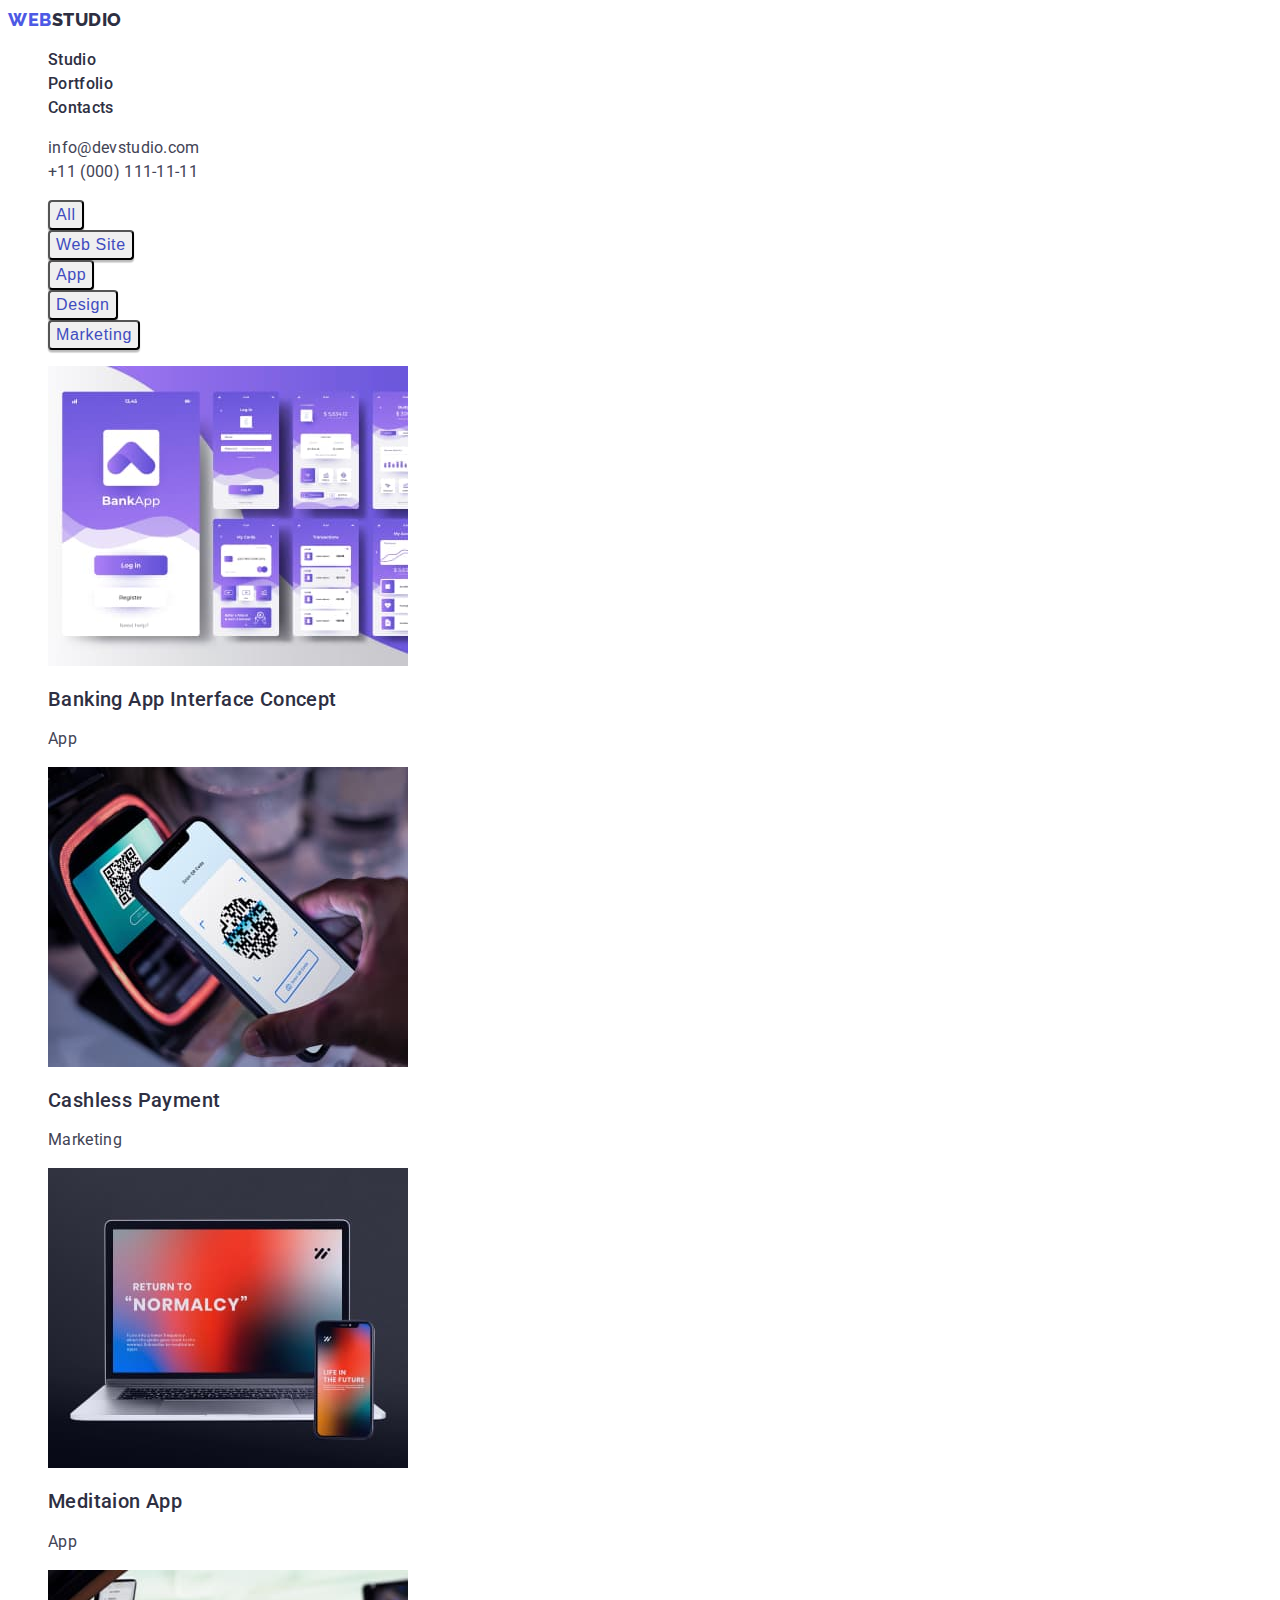
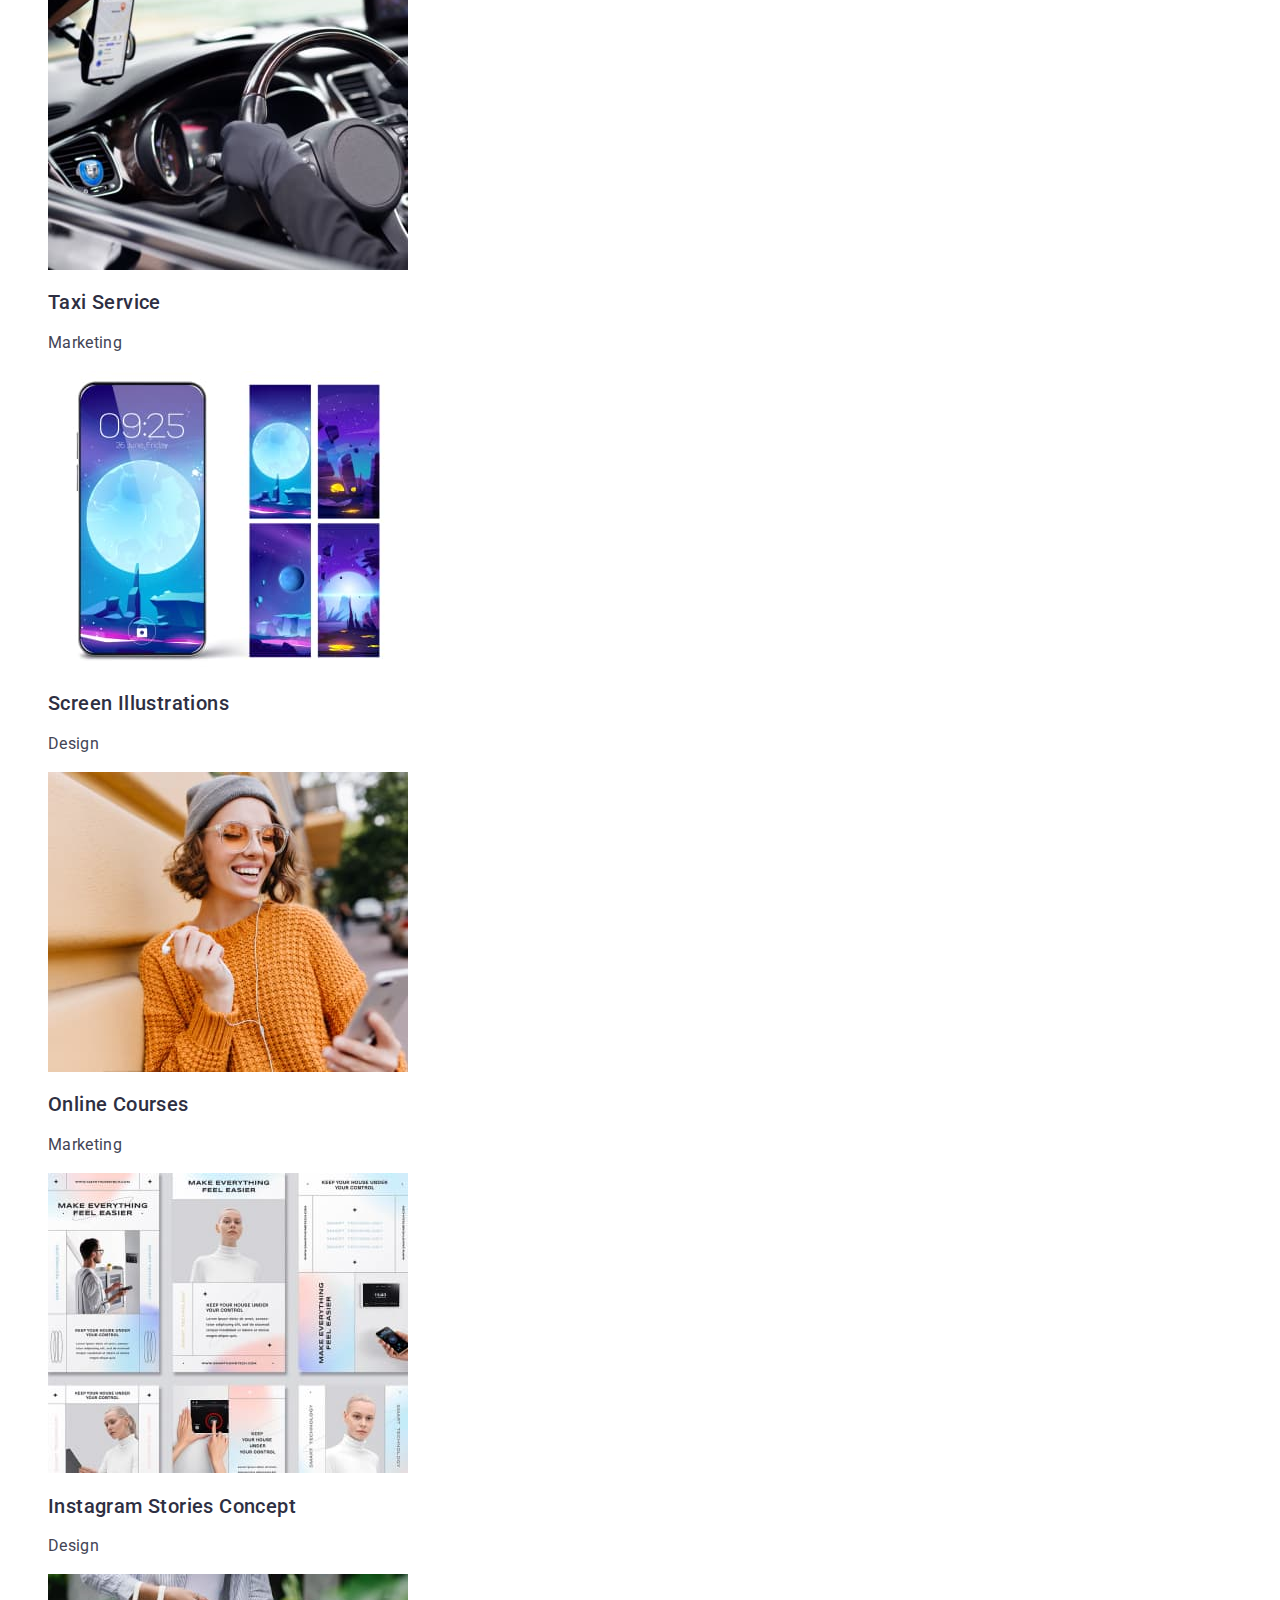
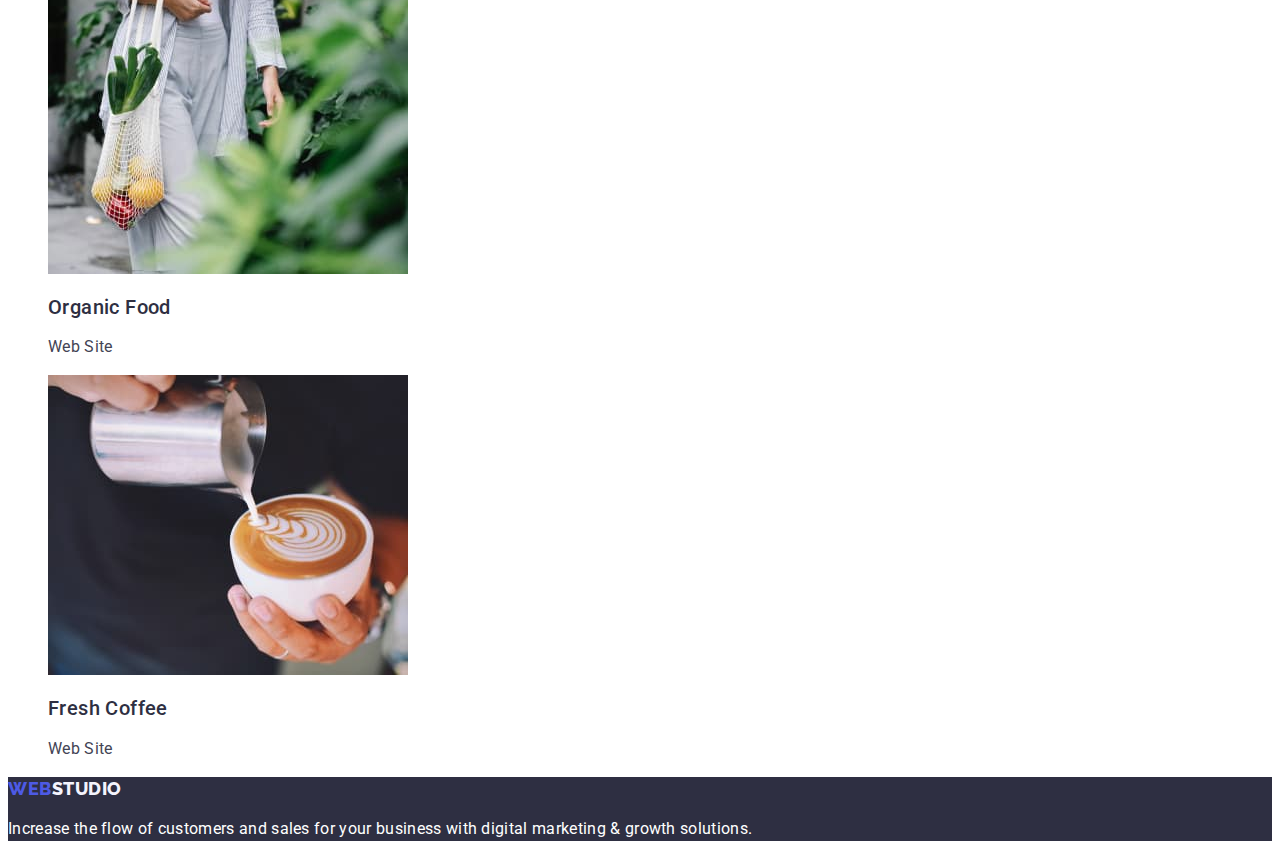
==== portfolio.html @ 002230df "add initial files" ====
<!DOCTYPE html>
<html lang="en">
  <head>
    <meta charset="UTF-8" />
    <meta http-equiv="X-UA-Compatible" content="IE=edge" />
    <meta name="viewport" content="width=device-width, initial-scale=1.0" />
    <link rel="preconnect" href="https://fonts.googleapis.com" />
    <link rel="preconnect" href="https://fonts.gstatic.com" crossorigin />
    <link
      href="https://fonts.googleapis.com/css2?family=Raleway:wght@800&family=Roboto:wght@400;500;700;900&display=swap"
      rel="stylesheet"
    />

    <link rel="stylesheet" href="./css/styles.css" />

    <title>Portfolio</title>
  </head>
  <body>
    <header class="header">
      <nav class="header-nav">
        <a class="header-logo" href="./index.html"
          ><span class="logo">WEB</span>STUDIO</a
        >
        <ul class="menu">
          <li><a class="menu-item" href="./index.html">Studio</a></li>
          <li><a class="menu-item" href="./portfolio.html">Portfolio</a></li>
          <li><a class="menu-item" href="">Contacts</a></li>
        </ul>
      </nav>

      <address>
        <ul class="contacts">
          <li class="contacts-list">
            <a class="contacts-item" href="mailto:info@devstudio.com"
              >info@devstudio.com</a
            >
          </li>
          <li class="contacts-list">
            <a class="contacts-item" href="tel:+110001111111">
              +11 (000) 111-11-11
            </a>
          </li>
        </ul>
      </address>
    </header>
    <main>
      <section>
        <!-- Buttons -->
        <h1 class="visually-hidden">Our Works</h1>
        <ul>
          <li class="button-list">
            <button class="button-text-portfolio" type="button">All</button>
          </li>
          <li class="button-list">
            <button class="button-text-portfolio" type="button">
              Web Site
            </button>
          </li>
          <li class="button-list">
            <button class="button-text-portfolio" type="button">App</button>
          </li>
          <li class="button-list">
            <button class="button-text-portfolio" type="button">Design</button>
          </li>
          <li class="button-list">
            <button class="button-text-portfolio" type="button">
              Marketing
            </button>
          </li>
        </ul>
        <!-- Works -->
        <ul>
          <li>
            <img src="./images/img-1.jpg" alt="bank application" />
            <h2 class="secondary-title">Banking App Interface Concept</h2>
            <p>App</p>
          </li>
          <li>
            <img src="./images/img-2.jpg" alt="payment application" />
            <h2 class="secondary-title">Cashless Payment</h2>
            <p>Marketing</p>
          </li>
          <li>
            <img src="./images/img-3.jpg" alt="mediation application" />
            <h2 class="secondary-title">Meditaion App</h2>
            <p>App</p>
          </li>
          <li>
            <img src="./images/img-4.jpg" alt="taxi application" />
            <h2 class="secondary-title">Taxi Service</h2>
            <p>Marketing</p>
          </li>
          <li>
            <img src="./images/img-5.jpg" alt="illustration application" />
            <h2 class="secondary-title">Screen Illustrations</h2>
            <p>Design</p>
          </li>
          <li>
            <img src="./images/img-6.jpg" alt="education application" />
            <h2 class="secondary-title">Online Courses</h2>
            <p>Marketing</p>
          </li>
          <li>
            <img src="./images/img-7.jpg" alt="instagram stories application" />
            <h2 class="secondary-title">Instagram Stories Concept</h2>
            <p>Design</p>
          </li>
          <li>
            <img src="./images/img-8.jpg" alt="food application" />
            <h2 class="secondary-title">Organic Food</h2>
            <p>Web Site</p>
          </li>
          <li>
            <img src="./images/img-9.jpg" alt="coffee application" />
            <h2 class="secondary-title">Fresh Coffee</h2>
            <p>Web Site</p>
          </li>
        </ul>
      </section>
    </main>

    <!-- Footer -->

    <footer>
      <a class="footer-logo" href="./index.html">
        <span class="logo">WEB</span>STUDIO</a
      >
      <p class="slogan">
        Increase the flow of customers and sales for your business with digital
        marketing & growth solutions.
      </p>
    </footer>
  </body>
</html>
---- css/styles.css ----
:root {
--main-title-color:rgba(46, 47, 66, 1);/*NAVY BLUE*/
--main-secondary-color:rgba(67, 68, 85, 1); /*SLATE*/
--accent-color: rgba(77, 90, 229, 1);/*IRIS*/
--main-background-color: rgba(255, 255, 255, 1);/*WHITE*/
--secondary-background-color: rgb(231, 233, 252); /*CORNFLOWER */
--background-color-team: rgb(244, 244, 253,1); /* CLOUD */
}

body {
font-family: 'Roboto', sans-serif;
background-color: var(--main-background-color);
color: var(--main-secondary-color);
font-size: 16px;
}

ul {
    list-style: none;
}
a  {
    text-decoration: none;
}

/* =============================HEADER========================= */

.header-logo {
color: var(--main-title-color);
font-family: 'Raleway', sans-serif;
font-weight: 800;
font-size: 18px;
line-height: 1.33;
letter-spacing: 0.03em;
}

.logo {
color: var(--accent-color);      
}

.menu-item {
font-weight: 500;
line-height: 1.5;
letter-spacing: 0.02em;
color: var(--main-title-color);
}

 .contacts-item {
font-style: normal;
line-height: 1.5;
letter-spacing: 0.02em;
color: var(--main-secondary-color); 
 }

/* =============================HERO========================= */


.hero {
background-color: var(--main-title-color); 
}
   
.hero-title {
font-weight: 700;
font-size: 56px;
line-height: 1.07;
letter-spacing: 0.02em;
color: var(--main-background-color);
}

.visually-hidden {
position: absolute;
width: 1px;
height: 1px;
margin: -1px;
border: 0;
padding: 0;

white-space: nowrap;
clip-path: inset(100%);
clip: rect(0 0 0 0);
overflow: hidden;
}

.feature-title {
font-weight: 500;
font-size: 20px;
line-height: 1.2;
letter-spacing: 0.02em;
color: var(--main-title-color);
}

.feature-description {
line-height: 1.5;
letter-spacing: 0.02em;
}

.works-title, 
.team-title {
font-weight: 700;
font-size: 36px;
line-height: 1.11;
letter-spacing: 0.02em;
text-transform: capitalize;
color: var(--main-title-color);
}

.secondary-title { 
font-weight: 500;
font-size: 20px;
line-height: 1.2;
letter-spacing: 0.02em;
color: var(--main-title-color);
}

.secondary-title + p {
line-height: 1.5;
letter-spacing: 0.02em;
}

.team {
background-color:var(--background-color-team);
}  

/* =============================COMPONENTS========================= */

.contacts-item:hover,
.contacts-item:focus,
.menu-item:hover,
.menu-item:focus {
color: var(--accent-color);
}

.button-text-main {
font-weight: 500;
font-size: 16px;
line-height: 1.5;
letter-spacing: 0.04em;
color: var(--main-background-color);
background-color:var(--accent-color) ;
cursor: pointer;
}

.button-text-main:is(:hover, :focus) {
background-color: var(--main-background-color);
color: var(--accent-color);
/* неизвестно на какие цвета меняется hover, поэтому цвет на мой выбор */
}

.button-text-portfolio { 
font-weight: 500;
font-size: 16px;
line-height: 1.5;
letter-spacing: 0.04em;
color: rgba(64, 75, 191, 1);
box-shadow: 0px 3px 1px rgba(0, 0, 0, 0.1), 0px 2px 1px rgba(0, 0, 0, 0.08), 0px 2px 2px rgba(0, 0, 0, 0.12);
border-radius: 4px;
cursor: pointer;
}

.button-text-portfolio:is(:hover, :focus) { 
background-color: rgba(64, 75, 191, 1);   
color: var(--main-background-color);
}

/* =============================FOOTER========================= */

footer {
  background-color: var(--main-title-color);  
}

.footer-logo {
    color:var(--background-color-team) ;
    font-family: 'Raleway';
    font-weight: 800;
    font-size: 18px;
    line-height: 1.33;
    letter-spacing: 0.03em;
}

.slogan {
    line-height: 1.5;
    letter-spacing: 0.02em;
    color: var(--main-background-color);  
}
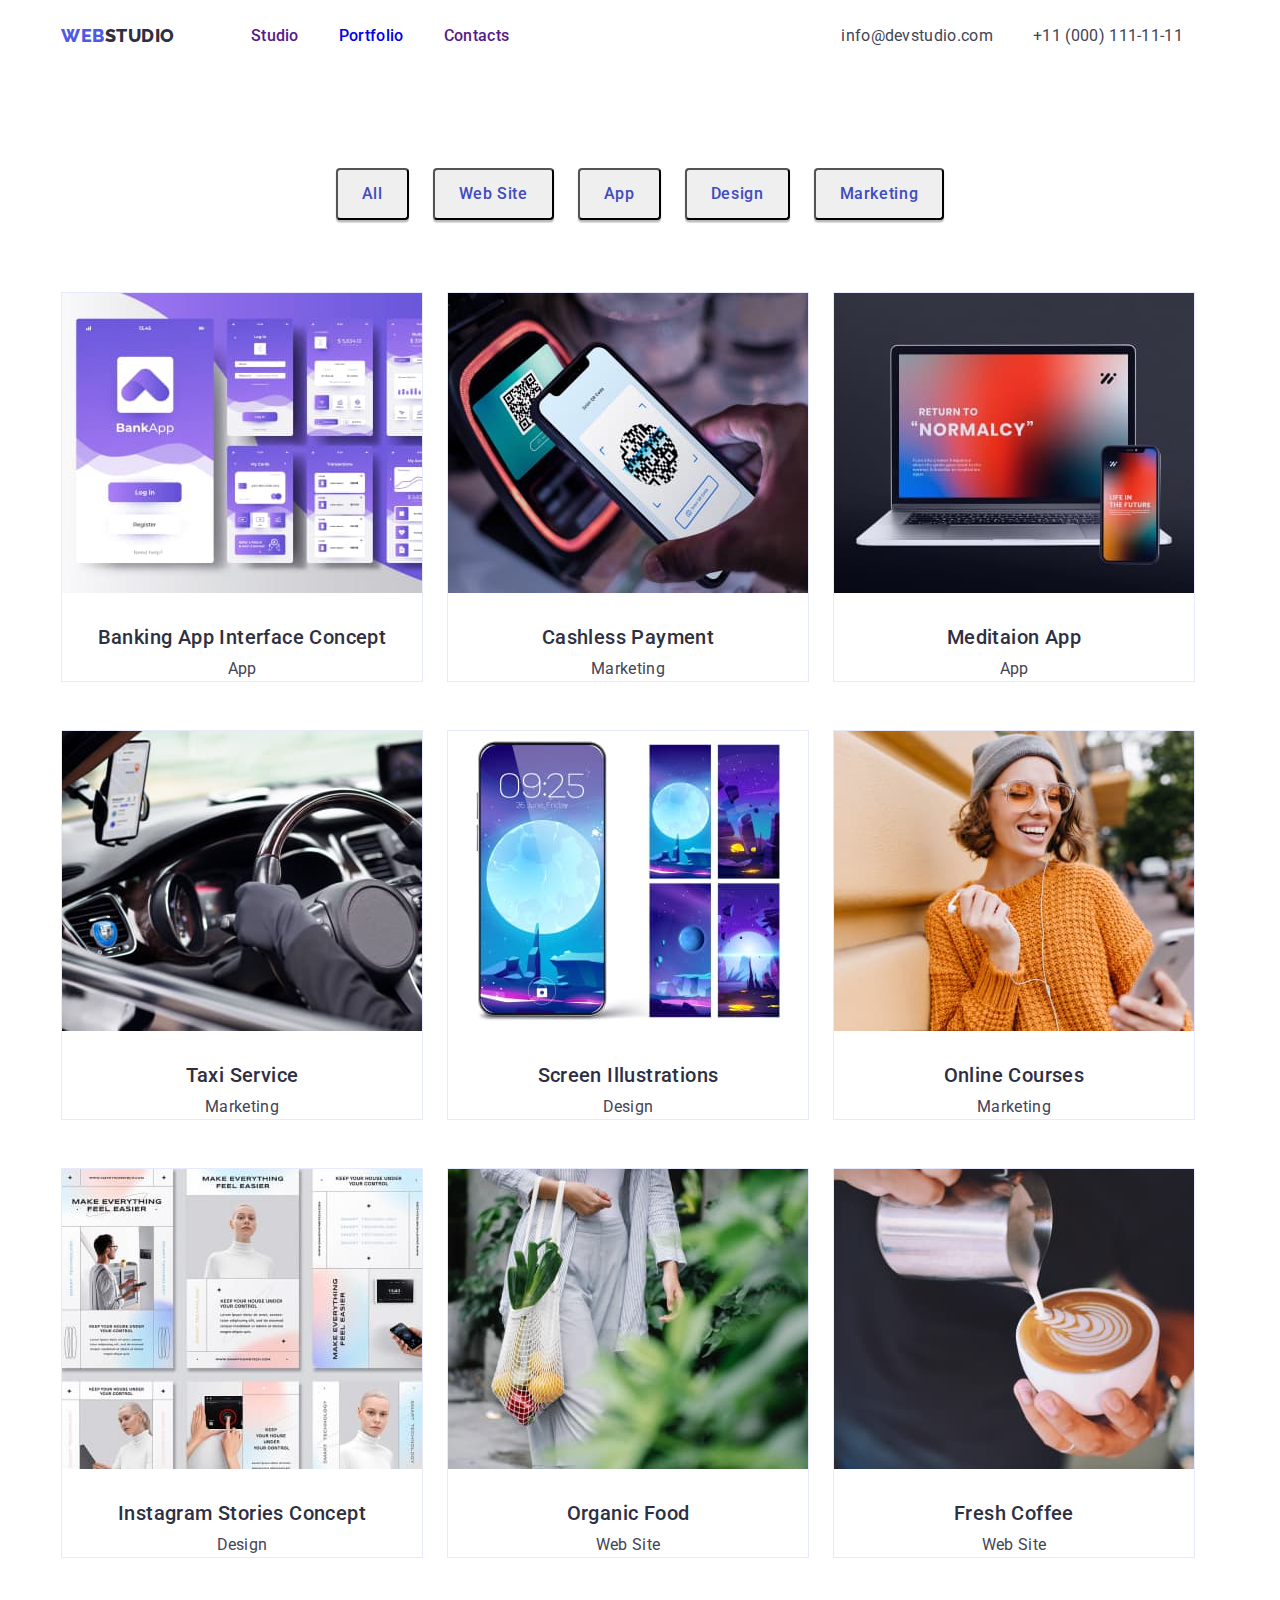
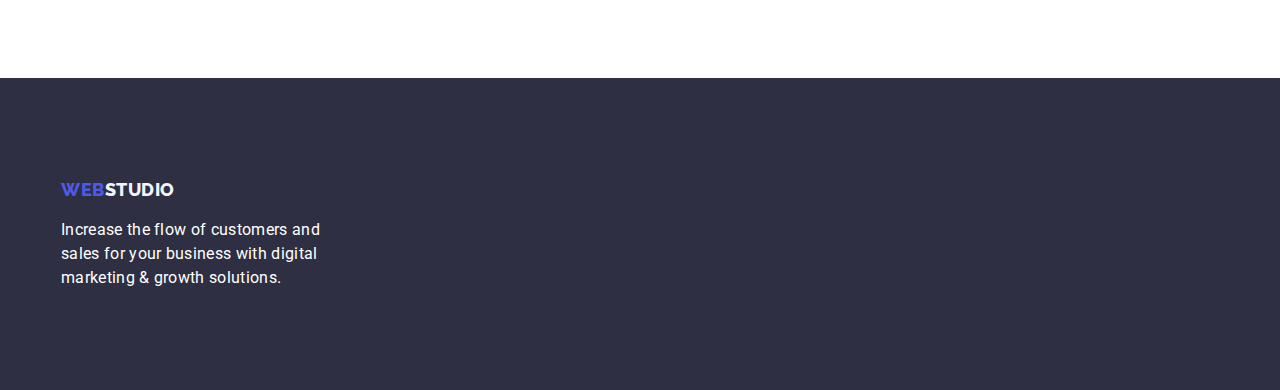
==== commit d3ecb05d: "Markup+CSS" ====
--- a/portfolio.html
+++ b/portfolio.html
@@ -10,125 +10,139 @@
       href="https://fonts.googleapis.com/css2?family=Raleway:wght@800&family=Roboto:wght@400;500;700;900&display=swap"
       rel="stylesheet"
     />
+    <link
+      href="
+https://cdn.jsdelivr.net/npm/modern-normalize@1.1.0/modern-normalize.min.css
+"
+      rel="stylesheet"
+    />
+    <link rel="stylesheet" href="./css/styles.css" />
+    <title>Portfolio</title>
+  
+     <header class="header">
+      <div class="container header-container">
+        <nav class="header-nav">
+          <a class="header-logo" href="./index.html"
+            ><span class="logo">WEB</span>STUDIO</a
+          >
+          <ul class="menu">
+            <li class="menu-item"><a class="menu-link" href="">Studio</a></li>
+            <li class="menu-item">
+              <a class="menu-link" href="./portfolio.html">Portfolio</a>
+            </li>
+            <li class="menu-item"><a class="menu-link" href="">Contacts</a></li>
+          </ul>
+        </nav>
 
-    <link rel="stylesheet" href="./css/styles.css" />
+        <address class="header-contacts">
+          <ul class="contacts">
+            <li class="contacts-list">
+              <a class="contacts-item email" href="mailto:info@devstudio.com"
+                >info@devstudio.com</a
+              >
+            </li>
+            <li class="contacts-list">
+              <a class="contacts-item phone" href="tel:+110001111111">
+                +11 (000) 111-11-11
+              </a>
+            </li>
+          </ul>
+        </address>
+      </div>
+    </header>
 
-    <title>Portfolio</title>
-  </head>
-  <body>
-    <header class="header">
-      <nav class="header-nav">
-        <a class="header-logo" href="./index.html"
-          ><span class="logo">WEB</span>STUDIO</a
-        >
-        <ul class="menu">
-          <li><a class="menu-item" href="./index.html">Studio</a></li>
-          <li><a class="menu-item" href="./portfolio.html">Portfolio</a></li>
-          <li><a class="menu-item" href="">Contacts</a></li>
-        </ul>
-      </nav>
-
-      <address>
-        <ul class="contacts">
-          <li class="contacts-list">
-            <a class="contacts-item" href="mailto:info@devstudio.com"
-              >info@devstudio.com</a
-            >
-          </li>
-          <li class="contacts-list">
-            <a class="contacts-item" href="tel:+110001111111">
-              +11 (000) 111-11-11
-            </a>
-          </li>
-        </ul>
-      </address>
-    </header>
     <main>
       <section>
         <!-- Buttons -->
-        <h1 class="visually-hidden">Our Works</h1>
-        <ul>
-          <li class="button-list">
-            <button class="button-text-portfolio" type="button">All</button>
-          </li>
-          <li class="button-list">
-            <button class="button-text-portfolio" type="button">
-              Web Site
-            </button>
-          </li>
-          <li class="button-list">
-            <button class="button-text-portfolio" type="button">App</button>
-          </li>
-          <li class="button-list">
-            <button class="button-text-portfolio" type="button">Design</button>
-          </li>
-          <li class="button-list">
-            <button class="button-text-portfolio" type="button">
-              Marketing
-            </button>
-          </li>
-        </ul>
+        <div class="container main-content">
+          <h1 class="visually-hidden">Our Works</h1>
+          <ul class="button-list">
+            <li class="button-item">
+              <button class="button-portfolio" type="button">All</button>
+            </li>
+            <li class="button-item">
+              <button class="button-portfolio" type="button">Web Site</button>
+            </li>
+            <li class="button-item">
+              <button class="button-portfolio" type="button">App</button>
+            </li>
+            <li class="button-item">
+              <button class="button-portfolio" type="button">Design</button>
+            </li>
+            <li class="button-item">
+              <button class="button-portfolio" type="button">Marketing</button>
+            </li>
+          </ul>
+        </div>
+
         <!-- Works -->
-        <ul>
-          <li>
-            <img src="./images/img-1.jpg" alt="bank application" />
-            <h2 class="secondary-title">Banking App Interface Concept</h2>
-            <p>App</p>
-          </li>
-          <li>
-            <img src="./images/img-2.jpg" alt="payment application" />
-            <h2 class="secondary-title">Cashless Payment</h2>
-            <p>Marketing</p>
-          </li>
-          <li>
-            <img src="./images/img-3.jpg" alt="mediation application" />
-            <h2 class="secondary-title">Meditaion App</h2>
-            <p>App</p>
-          </li>
-          <li>
-            <img src="./images/img-4.jpg" alt="taxi application" />
-            <h2 class="secondary-title">Taxi Service</h2>
-            <p>Marketing</p>
-          </li>
-          <li>
-            <img src="./images/img-5.jpg" alt="illustration application" />
-            <h2 class="secondary-title">Screen Illustrations</h2>
-            <p>Design</p>
-          </li>
-          <li>
-            <img src="./images/img-6.jpg" alt="education application" />
-            <h2 class="secondary-title">Online Courses</h2>
-            <p>Marketing</p>
-          </li>
-          <li>
-            <img src="./images/img-7.jpg" alt="instagram stories application" />
-            <h2 class="secondary-title">Instagram Stories Concept</h2>
-            <p>Design</p>
-          </li>
-          <li>
-            <img src="./images/img-8.jpg" alt="food application" />
-            <h2 class="secondary-title">Organic Food</h2>
-            <p>Web Site</p>
-          </li>
-          <li>
-            <img src="./images/img-9.jpg" alt="coffee application" />
-            <h2 class="secondary-title">Fresh Coffee</h2>
-            <p>Web Site</p>
-          </li>
-        </ul>
+        <div class="container main-content-list">
+          <ul class="application-list">
+            <li class="application-item">
+              <img src="./images/img-1.jpg" alt="bank application" />
+              <h2 class="secondary-title secondary-title-application">Banking App Interface Concept</h2>
+              <p>App</p>
+            </li>
+            <li class="application-item">
+              <img src="./images/img-2.jpg" alt="payment application" />
+              <h2 class="secondary-title secondary-title-application">Cashless Payment</h2>
+              <p>Marketing</p>
+            </li>
+            <li class="application-item">
+              <img src="./images/img-3.jpg" alt="mediation application" />
+              <h2 class="secondary-title secondary-title-application">Meditaion App</h2>
+              <p>App</p>
+            </li>
+            <li class="application-item">
+              <img src="./images/img-4.jpg" alt="taxi application" />
+              <h2 class="secondary-title secondary-title-application">Taxi Service</h2>
+              <p>Marketing</p>
+            </li>
+            <li class="application-item">
+              <img src="./images/img-5.jpg" alt="illustration application" />
+              <h2 class="secondary-title secondary-title-application">Screen Illustrations</h2>
+              <p>Design</p>
+            </li>
+            <li class="application-item">
+              <img src="./images/img-6.jpg" alt="education application" />
+              <h2 class="secondary-title secondary-title-application">Online Courses</h2>
+              <p>Marketing</p>
+            </li>
+            <li class="application-item">
+              <img
+                src="./images/img-7.jpg"
+                alt="instagram stories application"
+              />
+              <h2 class="secondary-title secondary-title-application">Instagram Stories Concept</h2>
+              <p>Design</p>
+            </li>
+            <li class="application-item">
+              <img src="./images/img-8.jpg" alt="food application" />
+              <h2 class="secondary-title secondary-title-application">Organic Food</h2>
+              <p>Web Site</p>
+            </li>
+            <li class="application-item">
+              <img src="./images/img-9.jpg" alt="coffee application" />
+              <h2 class="secondary-title secondary-title-application">Fresh Coffee</h2>
+              <p>Web Site</p>
+            </li>
+          </ul>
+        </div>
       </section>
     </main>
 
     <!-- Footer -->
 
-    <footer>
-      <a class="footer-logo" href="./index.html">
-        <span class="logo">WEB</span>STUDIO</a
-      >
-      <p class="slogan">
-        Increase the flow of customers and sales for your business with digital
-        marketing & growth solutions.
-      </p>
+    <footer class="footer">
+      <div class="container">
+        <a class="footer-logo" href="./index.html">
+          <span class="logo">WEB</span>STUDIO</a
+        >
+        <p class="slogan">
+          Increase the flow of customers and sales for your business with
+          digital marketing & growth solutions.
+        </p>
+      </div>
     </footer>
   </body>
 </html>
--- a/css/styles.css
+++ b/css/styles.css
@@ -21,7 +21,46 @@
     text-decoration: none;
 }
 
+h1,h2,h3,h4,p {
+margin-top: 0;
+margin-bottom: 0;
+}
+
+ ul {
+margin-top: 0;
+margin-bottom: 0;
+padding-left: 0;
+} 
+
+img {
+    display: block;
+}
+button {
+    cursor: pointer;
+}
+ .container {
+    width: 1158px;
+    margin-left: auto;
+    margin-right: auto;  
+ }
+ 
 /* =============================HEADER========================= */
+
+.header {
+    
+}
+
+.header-container {
+    display: flex;
+    align-items: center;
+    
+}
+.header-nav {
+    display: flex;
+    align-items: center;
+    padding-top: 24px;
+    padding-bottom: 24px;
+}
 
 .header-logo {
 color: var(--main-title-color);
@@ -30,30 +69,62 @@
 font-size: 18px;
 line-height: 1.33;
 letter-spacing: 0.03em;
+margin-right: 76px;
+
 }
 
 .logo {
 color: var(--accent-color);      
 }
 
+.menu {
+    display: flex;
+    align-items: center;
+}
+
 .menu-item {
 font-weight: 500;
 line-height: 1.5;
 letter-spacing: 0.02em;
 color: var(--main-title-color);
+}
+.menu-item:not(:last-child){
+ margin-right: 40px;
+ }
+ .contacts {
+    display: flex;
+    align-items: center;
+    margin-left: 332px; 
+ }
+
+.menu.contacts {
+    justify-content: space-between;
+}
+
+.header-contacts {
+    padding-top: 24px;
+    padding-bottom: 24px;
 }
 
  .contacts-item {
 font-style: normal;
 line-height: 1.5;
 letter-spacing: 0.02em;
-color: var(--main-secondary-color); 
+color: var(--main-secondary-color);
+margin-left: auto; 
+
+ }
+
+ .email {
+    margin-right: 40px;
  }
 
 /* =============================HERO========================= */
 
 
 .hero {
+padding-top: 188px;
+padding-bottom: 292px;
 background-color: var(--main-title-color); 
 }
    
@@ -63,6 +134,11 @@
 line-height: 1.07;
 letter-spacing: 0.02em;
 color: var(--main-background-color);
+Width: 496px; 
+height: 120px;
+margin-right: auto;
+margin-left: auto;
+text-align: center;
 }
 
 .visually-hidden {
@@ -72,25 +148,38 @@
 margin: -1px;
 border: 0;
 padding: 0;
-
 white-space: nowrap;
 clip-path: inset(100%);
 clip: rect(0 0 0 0);
 overflow: hidden;
 }
 
+.feature {
+padding-top: 120px;
+padding-bottom: 120px;
+background-color: var(--main-background-color);
+}
+
+/* .feature-item {
+    width: 264px;
+    height: 104px;
+} */
+
 .feature-title {
 font-weight: 500;
 font-size: 20px;
 line-height: 1.2;
 letter-spacing: 0.02em;
 color: var(--main-title-color);
+/* margin-top: 120px; */
+margin-bottom: 8px;
 }
 
 .feature-description {
 line-height: 1.5;
 letter-spacing: 0.02em;
 }
+
 
 .works-title, 
 .team-title {
@@ -100,6 +189,16 @@
 letter-spacing: 0.02em;
 text-transform: capitalize;
 color: var(--main-title-color);
+margin-bottom: 72px; 
+margin-right: auto;
+margin-left: auto;
+text-align:center;
+}
+
+.secondary-title-team {
+    margin-top: 32px;
+    margin-bottom: 8px; 
+    text-align: center;
 }
 
 .secondary-title { 
@@ -110,41 +209,132 @@
 color: var(--main-title-color);
 }
 
-.secondary-title + p {
-line-height: 1.5;
-letter-spacing: 0.02em;
-}
+.secondary-title-team + p {
+line-height: 1.5;
+letter-spacing: 0.02em;
+text-align: center;
+}
+
+.works-item:not(:nth-child(3n)) {
+margin-right: 24px;
+}
+
+.works {
+/* padding-top: 72px; */
+padding-bottom: 120px;
+background-color: var(--main-background-color);
+ }   
 
 .team {
+padding-top: 120px;
+padding-bottom: 120px; 
 background-color:var(--background-color-team);
-}  
+} 
+.footer {
+    padding-top: 100px;
+    padding-bottom: 100px;
+}
+/* .team-item:not(:nth-child(4n)) {
+margin-right: 24px;
+} 
+
+.team-item:not(:nth-last-child(-n+4)) {
+margin-bottom: 24px;
+} */
+
+.team-list {
+display: flex;
+flex-wrap: wrap;
+gap: 24px; 
+}
+.works-list {
+display: flex;
+flex-wrap: wrap;
+}
+
+.feature-list {
+display: flex;
+gap: 24px;
+}
+.button-list {
+display: flex;
+justify-content: center;
+gap: 24px;
+margin-bottom: 40;
+}
+
+.main-content {
+padding-top: 96px;
+padding-bottom: 72px;
+}
+.application-list {
+    display: flex;
+    flex-wrap: wrap;
+}
+
+.application-item:not(:nth-child(3n)) {
+margin-right: 24px;
+} 
+
+.application-item:not(:nth-last-child(-n+3)) {
+margin-bottom: 48px;
+} 
+.application-item {
+    border: 1px Solid var(--secondary-background-color) ;
+}
+
+.secondary-title-application {
+    margin-top: 32px;
+    margin-bottom: 8px;
+    text-align: center;
+}
+.secondary-title-application + p {
+    line-height: 1.5;
+    letter-spacing: 0.02em;
+    text-align: center;
+}
+
+.main-content-list {
+    padding-bottom: 120px;
+}
 
 /* =============================COMPONENTS========================= */
 
 .contacts-item:hover,
 .contacts-item:focus,
-.menu-item:hover,
-.menu-item:focus {
+.menu-link:hover,
+.menu-link:focus {
 color: var(--accent-color);
 }
 
-.button-text-main {
+.button-main {
+padding-top: 16px;
+padding-right: 32px;
+padding-bottom: 16px;
+padding-left: 32px;
 font-weight: 500;
 font-size: 16px;
 line-height: 1.5;
 letter-spacing: 0.04em;
 color: var(--main-background-color);
 background-color:var(--accent-color) ;
-cursor: pointer;
-}
-
-.button-text-main:is(:hover, :focus) {
+cursor: pointer; 
+border-radius: 4px;
+border: none; 
+margin-top: 48px;
+margin-right: auto;
+margin-left: auto;
+display: block;
+
+}
+
+.button-main:is(:hover, :focus) {
 background-color: var(--main-background-color);
 color: var(--accent-color);
-/* неизвестно на какие цвета меняется hover, поэтому цвет на мой выбор */
-}
-
-.button-text-portfolio { 
+
+}
+
+.button-portfolio { 
 font-weight: 500;
 font-size: 16px;
 line-height: 1.5;
@@ -153,9 +343,15 @@
 box-shadow: 0px 3px 1px rgba(0, 0, 0, 0.1), 0px 2px 1px rgba(0, 0, 0, 0.08), 0px 2px 2px rgba(0, 0, 0, 0.12);
 border-radius: 4px;
 cursor: pointer;
-}
-
-.button-text-portfolio:is(:hover, :focus) { 
+padding-top: 12px;
+padding-right: 24px;
+padding-bottom: 12px;
+padding-left: 24px;
+
+
+}
+
+.button-portfolio:is(:hover, :focus) { 
 background-color: rgba(64, 75, 191, 1);   
 color: var(--main-background-color);
 }
@@ -178,6 +374,9 @@
 .slogan {
     line-height: 1.5;
     letter-spacing: 0.02em;
-    color: var(--main-background-color);  
-}
-
+    color: var(--main-background-color); 
+    width: 264px; 
+    padding-top: 16px;
+
+}
+
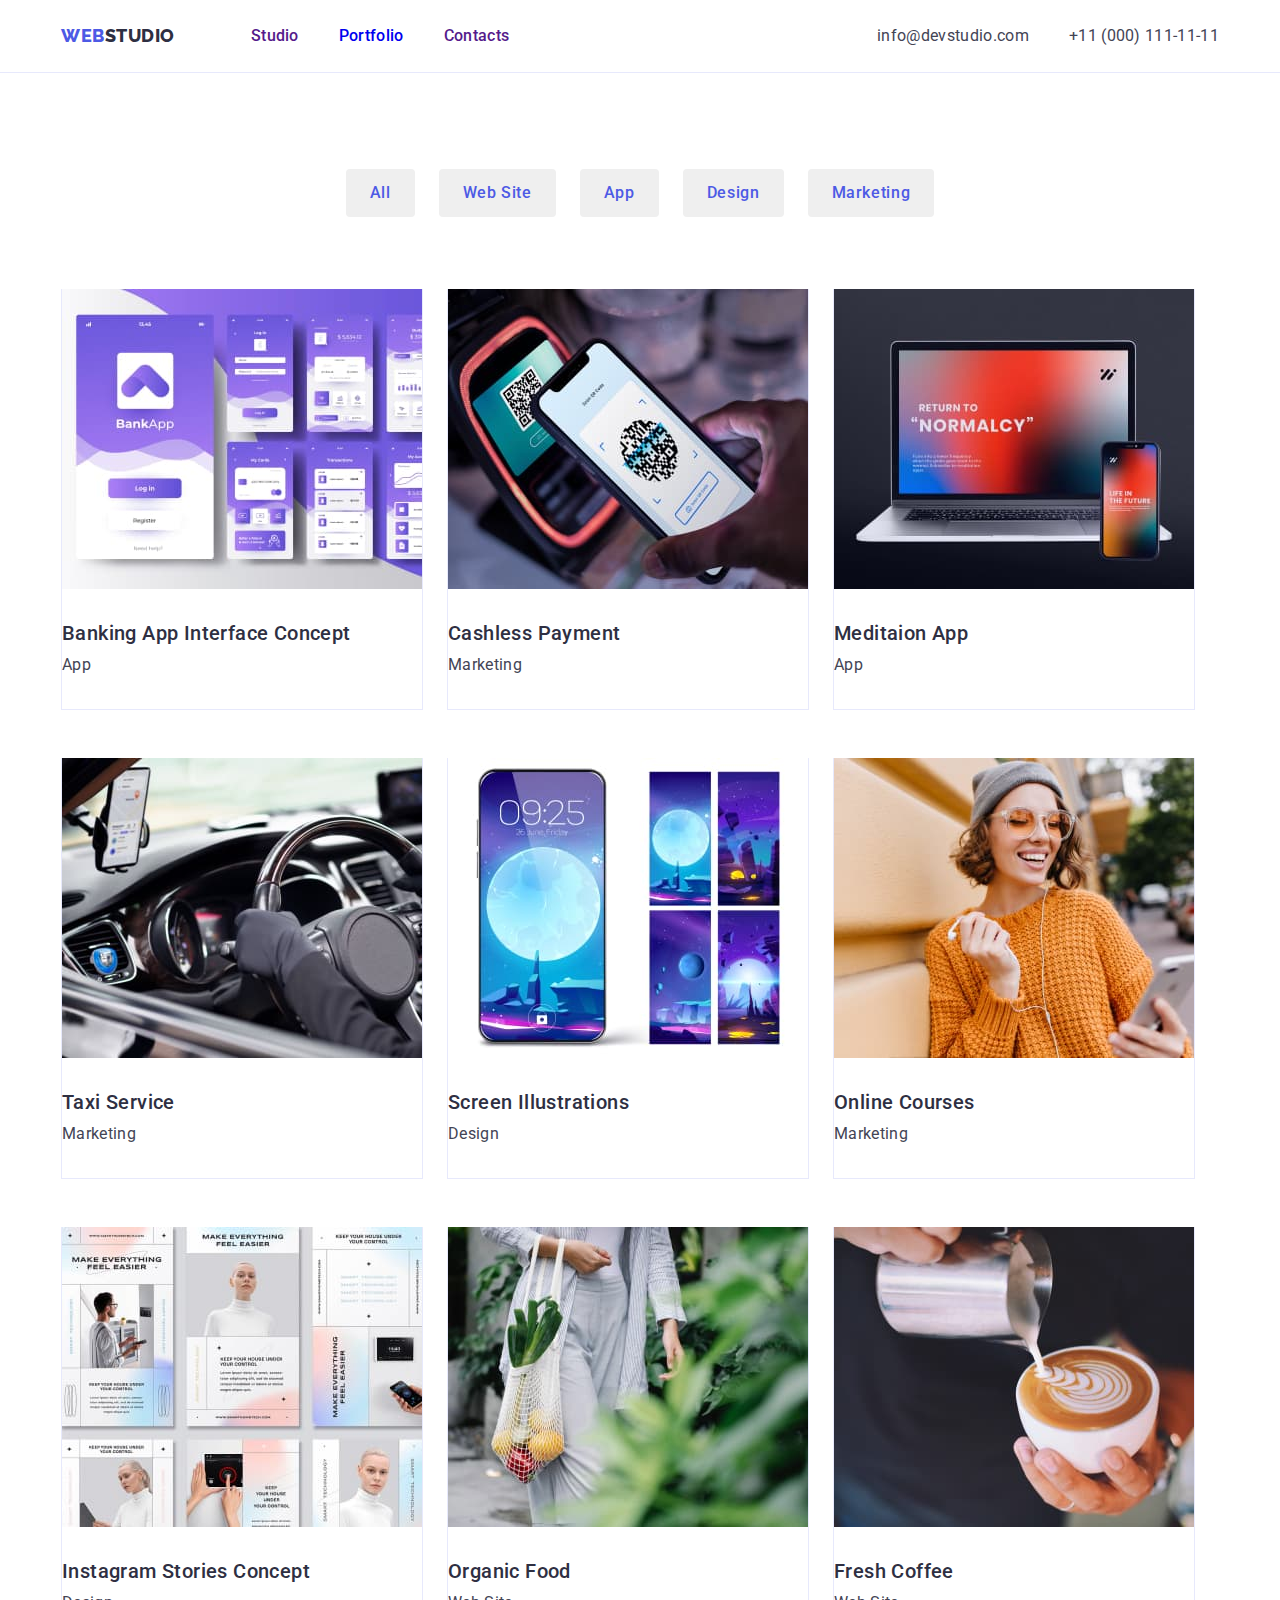
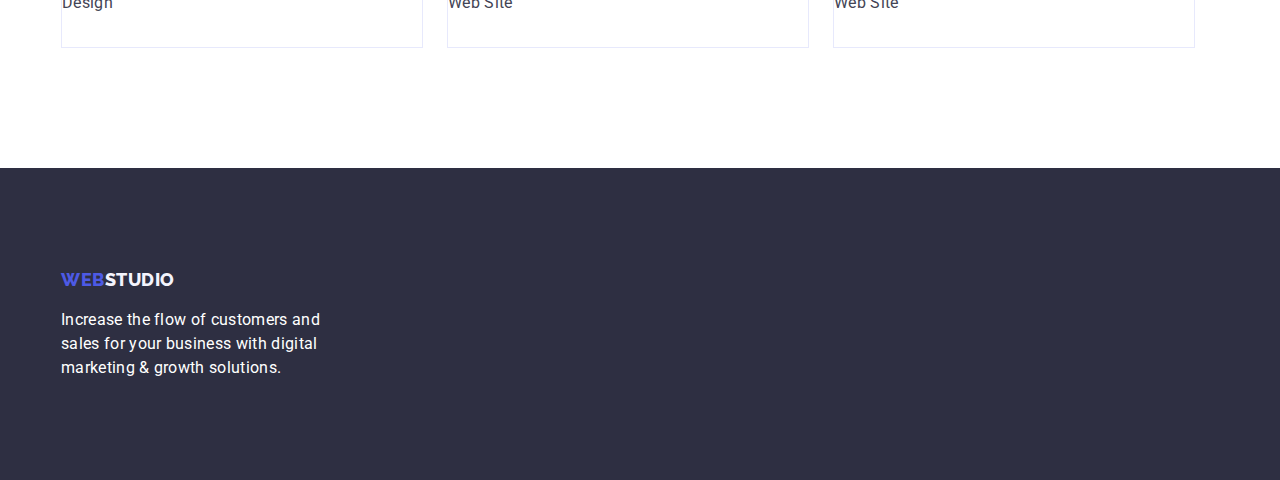
==== commit 0148b886: "Markup+CSS 2" ====
--- a/portfolio.html
+++ b/portfolio.html
@@ -52,9 +52,9 @@
     </header>
 
     <main>
-      <section>
+      <section class="main-content">
         <!-- Buttons -->
-        <div class="container main-content">
+        <div class="container">
           <h1 class="visually-hidden">Our Works</h1>
           <ul class="button-list">
             <li class="button-item">
@@ -76,7 +76,7 @@
         </div>
 
         <!-- Works -->
-        <div class="container main-content-list">
+        <div class="container">
           <ul class="application-list">
             <li class="application-item">
               <img src="./images/img-1.jpg" alt="bank application" />
--- a/css/styles.css
+++ b/css/styles.css
@@ -2,6 +2,7 @@
 --main-title-color:rgba(46, 47, 66, 1);/*NAVY BLUE*/
 --main-secondary-color:rgba(67, 68, 85, 1); /*SLATE*/
 --accent-color: rgba(77, 90, 229, 1);/*IRIS*/
+--secondary-accent-color: rgba(64, 75, 191, 1);  /*OCEAN */
 --main-background-color: rgba(255, 255, 255, 1);/*WHITE*/
 --secondary-background-color: rgb(231, 233, 252); /*CORNFLOWER */
 --background-color-team: rgb(244, 244, 253,1); /* CLOUD */
@@ -41,13 +42,15 @@
  .container {
     width: 1158px;
     margin-left: auto;
-    margin-right: auto;  
+    margin-right: auto;
+    padding-right: auto;
+    padding-left: auto;  
  }
  
 /* =============================HEADER========================= */
 
 .header {
-    
+border-bottom: 1px solid var(--secondary-background-color);
 }
 
 .header-container {
@@ -94,7 +97,7 @@
  .contacts {
     display: flex;
     align-items: center;
-    margin-left: 332px; 
+    margin-left: auto;
  }
 
 .menu.contacts {
@@ -104,6 +107,8 @@
 .header-contacts {
     padding-top: 24px;
     padding-bottom: 24px;
+    margin-left: auto;
+    
 }
 
  .contacts-item {
@@ -213,6 +218,7 @@
 line-height: 1.5;
 letter-spacing: 0.02em;
 text-align: center;
+margin-bottom: 32px;
 }
 
 .works-item:not(:nth-child(3n)) {
@@ -234,14 +240,16 @@
     padding-top: 100px;
     padding-bottom: 100px;
 }
-/* .team-item:not(:nth-child(4n)) {
-margin-right: 24px;
-} 
-
-.team-item:not(:nth-last-child(-n+4)) {
-margin-bottom: 24px;
-} */
-
+.team-item  {
+    background-color:var(--main-background-color);
+    border-bottom-left-radius: 4px;
+    border-bottom-right-radius: 4px;
+    box-shadow:
+    0 2px 1px 0 rgba(46, 47, 66, 0.08), 
+    0 1px 1px 0 rgba(46, 47, 66, 0.16), 
+    0 1px 6px 0 rgba(46, 47, 66, 0.08);
+
+}
 .team-list {
 display: flex;
 flex-wrap: wrap;
@@ -260,42 +268,38 @@
 display: flex;
 justify-content: center;
 gap: 24px;
-margin-bottom: 40;
-}
-
+margin-bottom: 72px;
+}
 .main-content {
 padding-top: 96px;
-padding-bottom: 72px;
-}
+padding-bottom: 120px;
+} 
 .application-list {
     display: flex;
     flex-wrap: wrap;
 }
-
 .application-item:not(:nth-child(3n)) {
 margin-right: 24px;
 } 
-
 .application-item:not(:nth-last-child(-n+3)) {
 margin-bottom: 48px;
 } 
 .application-item {
-    border: 1px Solid var(--secondary-background-color) ;
+    border-bottom: 1px Solid var(--secondary-background-color);
+    border-left: 1px Solid var(--secondary-background-color);
+    border-right: 1px Solid var(--secondary-background-color) ;
+    /* border: 1px Solid var(--secondary-background-color) ; */
 }
 
 .secondary-title-application {
     margin-top: 32px;
     margin-bottom: 8px;
-    text-align: center;
+    
 }
 .secondary-title-application + p {
     line-height: 1.5;
     letter-spacing: 0.02em;
-    text-align: center;
-}
-
-.main-content-list {
-    padding-bottom: 120px;
+    padding-bottom: 32px;
 }
 
 /* =============================COMPONENTS========================= */
@@ -304,7 +308,7 @@
 .contacts-item:focus,
 .menu-link:hover,
 .menu-link:focus {
-color: var(--accent-color);
+color: var(--secondary-accent-color);
 }
 
 .button-main {
@@ -325,35 +329,34 @@
 margin-right: auto;
 margin-left: auto;
 display: block;
-
+box-shadow: 0 4px rgba(0, 0, 0, 0.15);
 }
 
 .button-main:is(:hover, :focus) {
-background-color: var(--main-background-color);
+background-color: var(--secondary-accent-color);
+color: var(--main-background-color);
+
+}
+
+.button-portfolio { 
+font-weight: 500;
+font-size: 16px;
+line-height: 1.5;
+letter-spacing: 0.04em;
 color: var(--accent-color);
-
-}
-
-.button-portfolio { 
-font-weight: 500;
-font-size: 16px;
-line-height: 1.5;
-letter-spacing: 0.04em;
-color: rgba(64, 75, 191, 1);
-box-shadow: 0px 3px 1px rgba(0, 0, 0, 0.1), 0px 2px 1px rgba(0, 0, 0, 0.08), 0px 2px 2px rgba(0, 0, 0, 0.12);
 border-radius: 4px;
 cursor: pointer;
 padding-top: 12px;
 padding-right: 24px;
 padding-bottom: 12px;
 padding-left: 24px;
-
-
+border: transparent;
 }
 
 .button-portfolio:is(:hover, :focus) { 
-background-color: rgba(64, 75, 191, 1);   
+background-color: var(--secondary-accent-color);   
 color: var(--main-background-color);
+box-shadow: 0px 3px 1px rgba(0, 0, 0, 0.1), 0px 2px 1px rgba(0, 0, 0, 0.08), 0px 2px 2px rgba(0, 0, 0, 0.12);
 }
 
 /* =============================FOOTER========================= */
@@ -376,7 +379,7 @@
     letter-spacing: 0.02em;
     color: var(--main-background-color); 
     width: 264px; 
-    padding-top: 16px;
-
-}
-
+    margin-top: 16px;
+
+}
+
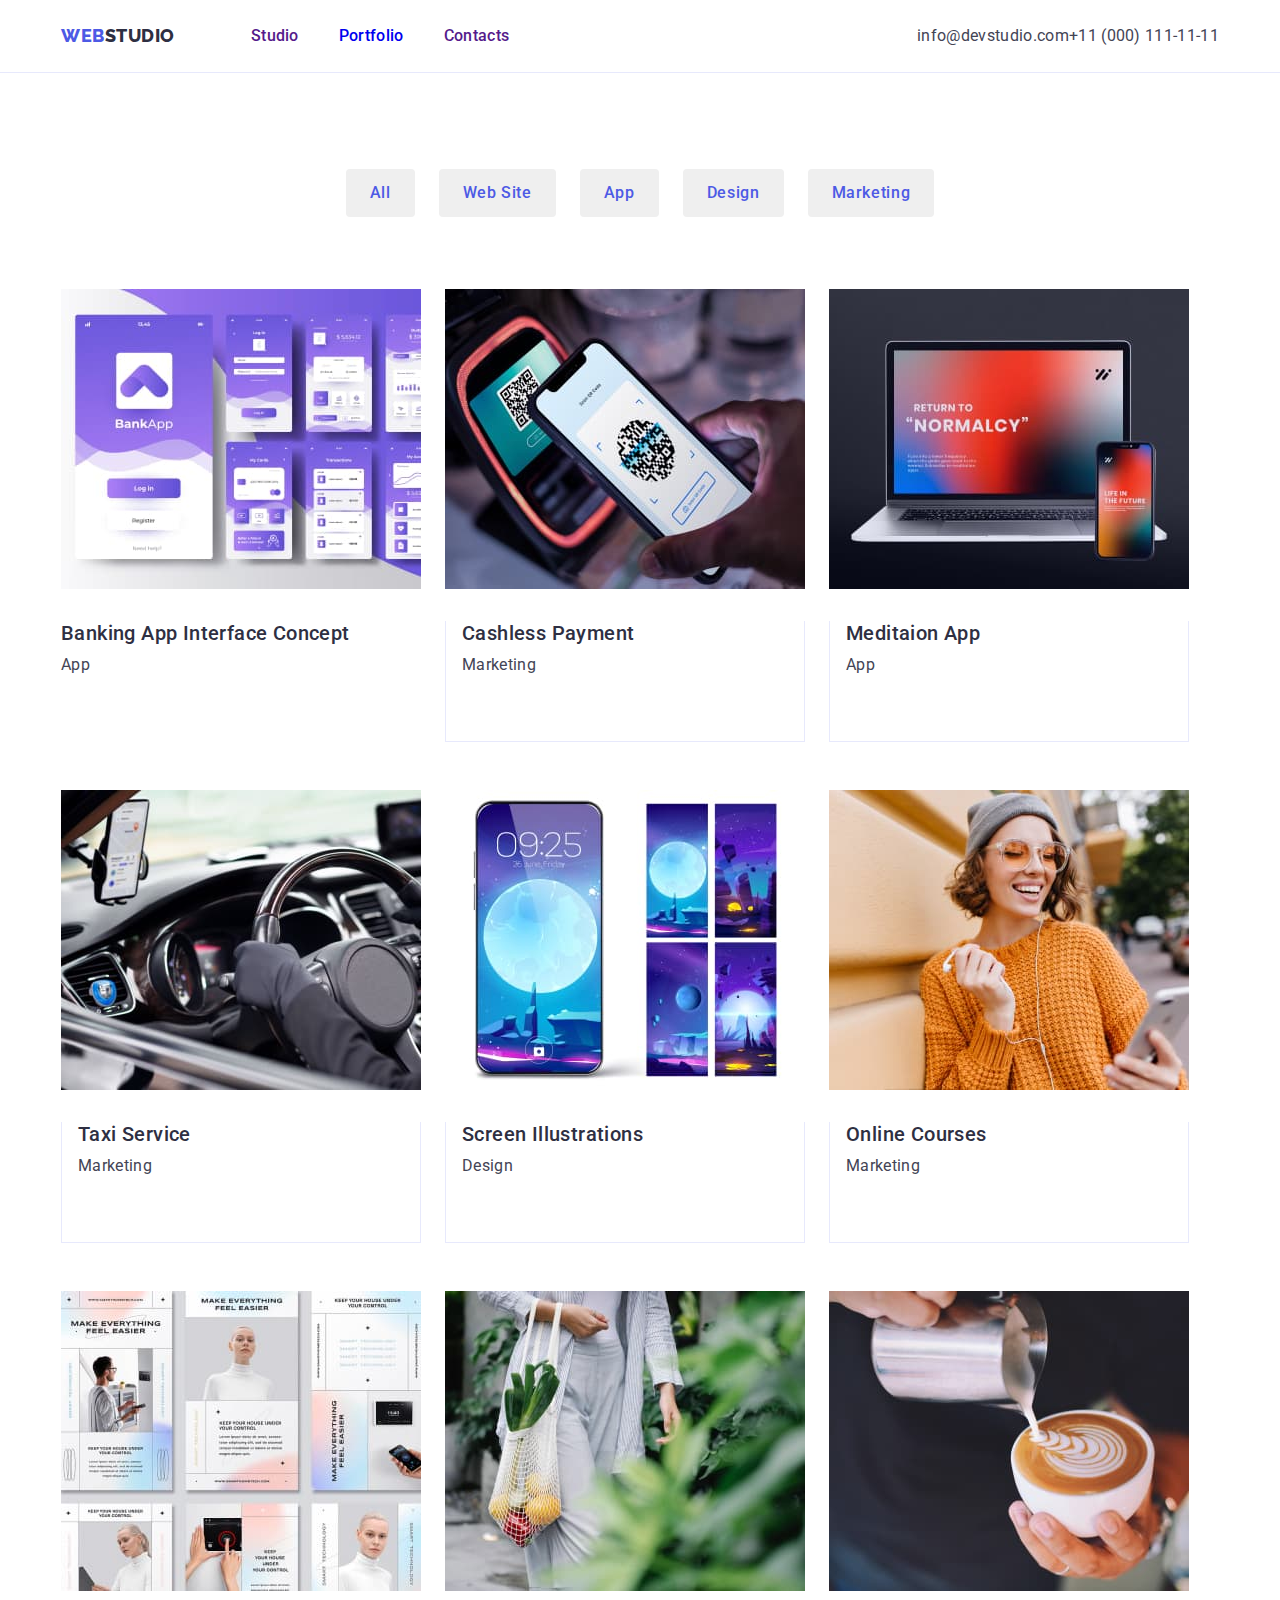
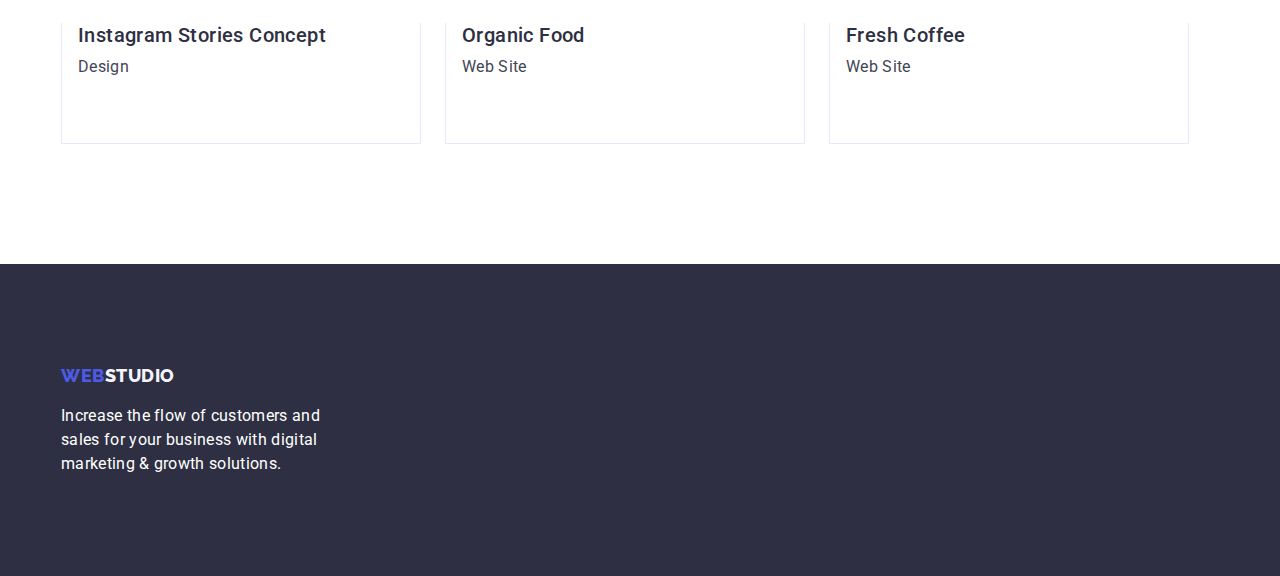
==== commit c66705e4: "Markup+CSS 3" ====
--- a/portfolio.html
+++ b/portfolio.html
@@ -80,51 +80,53 @@
           <ul class="application-list">
             <li class="application-item">
               <img src="./images/img-1.jpg" alt="bank application" />
-              <h2 class="secondary-title secondary-title-application">Banking App Interface Concept</h2>
+              <div> 
+                <h2 class="secondary-title secondary-title-application">Banking App Interface Concept</h2>
               <p>App</p>
+            </div>
             </li>
             <li class="application-item">
               <img src="./images/img-2.jpg" alt="payment application" />
-              <h2 class="secondary-title secondary-title-application">Cashless Payment</h2>
-              <p>Marketing</p>
+              <div class="card"><h2 class="secondary-title secondary-title-application">Cashless Payment</h2>
+              <p>Marketing</p></div> 
             </li>
             <li class="application-item">
               <img src="./images/img-3.jpg" alt="mediation application" />
-              <h2 class="secondary-title secondary-title-application">Meditaion App</h2>
-              <p>App</p>
+              <div class="card"><h2 class="secondary-title secondary-title-application">Meditaion App</h2>
+              <p>App</p></div> 
             </li>
             <li class="application-item">
               <img src="./images/img-4.jpg" alt="taxi application" />
-              <h2 class="secondary-title secondary-title-application">Taxi Service</h2>
-              <p>Marketing</p>
+              <div class="card"><h2 class="secondary-title secondary-title-application">Taxi Service</h2>
+              <p>Marketing</p> </div> 
             </li>
             <li class="application-item">
               <img src="./images/img-5.jpg" alt="illustration application" />
-              <h2 class="secondary-title secondary-title-application">Screen Illustrations</h2>
-              <p>Design</p>
+              <div class="card"> <h2 class="secondary-title secondary-title-application">Screen Illustrations</h2>
+              <p>Design</p></div> 
             </li>
             <li class="application-item">
               <img src="./images/img-6.jpg" alt="education application" />
-              <h2 class="secondary-title secondary-title-application">Online Courses</h2>
-              <p>Marketing</p>
+              <div class="card"> <h2 class="secondary-title secondary-title-application">Online Courses</h2>
+              <p>Marketing</p></div> 
             </li>
             <li class="application-item">
               <img
                 src="./images/img-7.jpg"
                 alt="instagram stories application"
               />
-              <h2 class="secondary-title secondary-title-application">Instagram Stories Concept</h2>
-              <p>Design</p>
+              <div class="card"><h2 class="secondary-title secondary-title-application">Instagram Stories Concept</h2>
+              <p>Design</p> </div> 
             </li>
             <li class="application-item">
               <img src="./images/img-8.jpg" alt="food application" />
-              <h2 class="secondary-title secondary-title-application">Organic Food</h2>
-              <p>Web Site</p>
+              <div class="card"> <h2 class="secondary-title secondary-title-application">Organic Food</h2>
+              <p>Web Site</p></div> 
             </li>
             <li class="application-item">
               <img src="./images/img-9.jpg" alt="coffee application" />
-              <h2 class="secondary-title secondary-title-application">Fresh Coffee</h2>
-              <p>Web Site</p>
+              <div class="card"> <h2 class="secondary-title secondary-title-application">Fresh Coffee</h2>
+              <p>Web Site</p></div> 
             </li>
           </ul>
         </div>
--- a/css/styles.css
+++ b/css/styles.css
@@ -8,12 +8,7 @@
 --background-color-team: rgb(244, 244, 253,1); /* CLOUD */
 }
 
-body {
-font-family: 'Roboto', sans-serif;
-background-color: var(--main-background-color);
-color: var(--main-secondary-color);
-font-size: 16px;
-}
+
 
 ul {
     list-style: none;
@@ -46,6 +41,12 @@
     padding-right: auto;
     padding-left: auto;  
  }
+ body {
+     font-family: 'Roboto', sans-serif;
+     background-color: var(--main-background-color);
+     color: var(--main-secondary-color);
+     font-size: 16px;
+ }
  
 /* =============================HEADER========================= */
 
@@ -120,9 +121,9 @@
 
  }
 
- .email {
+ /* .email {
     margin-right: 40px;
- }
+ } */
 
 /* =============================HERO========================= */
 
@@ -284,12 +285,6 @@
 .application-item:not(:nth-last-child(-n+3)) {
 margin-bottom: 48px;
 } 
-.application-item {
-    border-bottom: 1px Solid var(--secondary-background-color);
-    border-left: 1px Solid var(--secondary-background-color);
-    border-right: 1px Solid var(--secondary-background-color) ;
-    /* border: 1px Solid var(--secondary-background-color) ; */
-}
 
 .secondary-title-application {
     margin-top: 32px;
@@ -358,6 +353,13 @@
 color: var(--main-background-color);
 box-shadow: 0px 3px 1px rgba(0, 0, 0, 0.1), 0px 2px 1px rgba(0, 0, 0, 0.08), 0px 2px 2px rgba(0, 0, 0, 0.12);
 }
+.card {
+    padding-bottom: 32px;
+    padding-left: 16px;
+    border-bottom: 1px solid var(--secondary-background-color);
+    border-left: 1px solid var(--secondary-background-color);
+    border-right: 1px solid var(--secondary-background-color);
+}
 
 /* =============================FOOTER========================= */
 
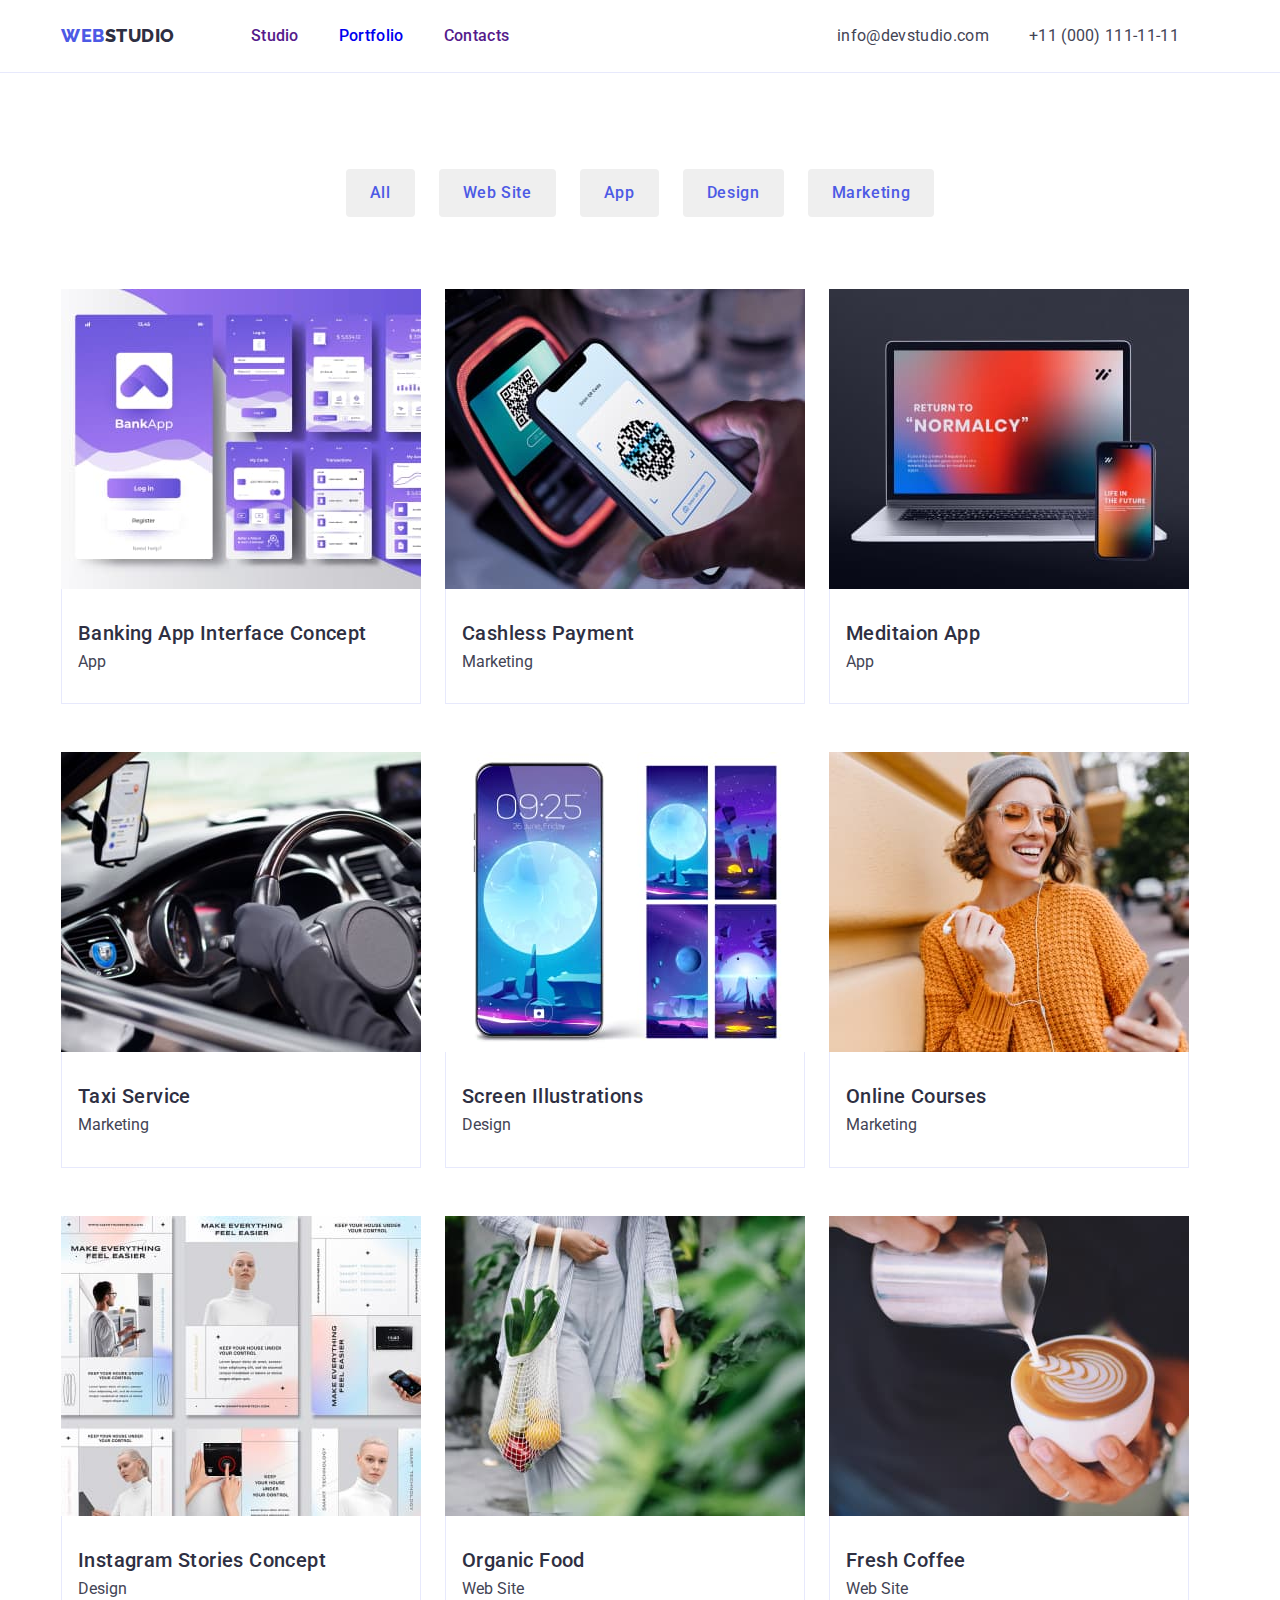
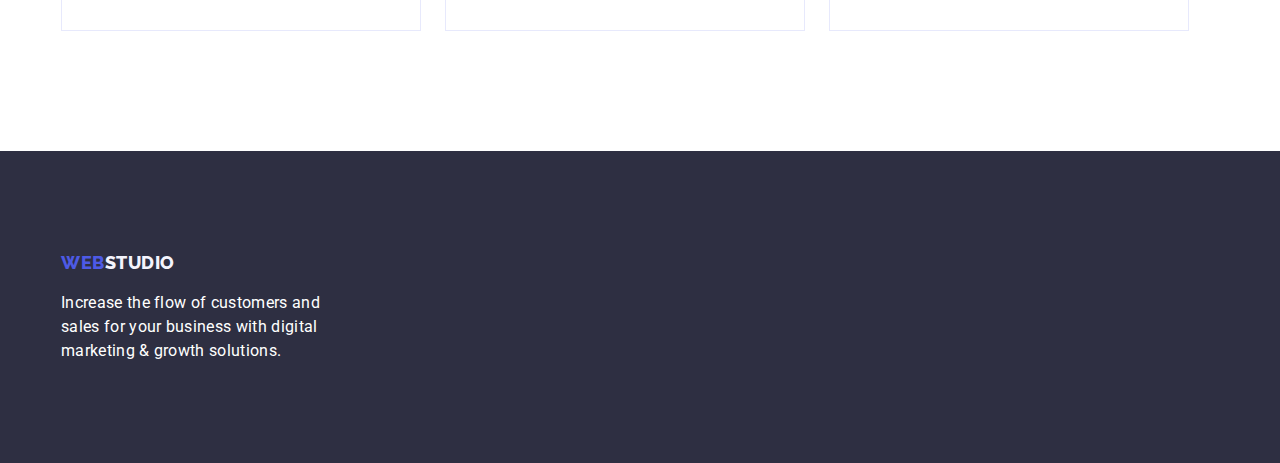
==== commit 8738ae3b: "Markup+CSS 4" ====
--- a/portfolio.html
+++ b/portfolio.html
@@ -80,34 +80,34 @@
           <ul class="application-list">
             <li class="application-item">
               <img src="./images/img-1.jpg" alt="bank application" />
-              <div> 
+              <div class="card"> 
                 <h2 class="secondary-title secondary-title-application">Banking App Interface Concept</h2>
               <p>App</p>
             </div>
             </li>
             <li class="application-item">
               <img src="./images/img-2.jpg" alt="payment application" />
-              <div class="card"><h2 class="secondary-title secondary-title-application">Cashless Payment</h2>
+              <div class="card"><h2 class="secondary-title">Cashless Payment</h2>
               <p>Marketing</p></div> 
             </li>
             <li class="application-item">
               <img src="./images/img-3.jpg" alt="mediation application" />
-              <div class="card"><h2 class="secondary-title secondary-title-application">Meditaion App</h2>
+              <div class="card"><h2 class="secondary-title">Meditaion App</h2>
               <p>App</p></div> 
             </li>
             <li class="application-item">
               <img src="./images/img-4.jpg" alt="taxi application" />
-              <div class="card"><h2 class="secondary-title secondary-title-application">Taxi Service</h2>
+              <div class="card"><h2 class="secondary-title">Taxi Service</h2>
               <p>Marketing</p> </div> 
             </li>
             <li class="application-item">
               <img src="./images/img-5.jpg" alt="illustration application" />
-              <div class="card"> <h2 class="secondary-title secondary-title-application">Screen Illustrations</h2>
+              <div class="card"> <h2 class="secondary-title">Screen Illustrations</h2>
               <p>Design</p></div> 
             </li>
             <li class="application-item">
               <img src="./images/img-6.jpg" alt="education application" />
-              <div class="card"> <h2 class="secondary-title secondary-title-application">Online Courses</h2>
+              <div class="card"> <h2 class="secondary-title">Online Courses</h2>
               <p>Marketing</p></div> 
             </li>
             <li class="application-item">
@@ -115,17 +115,17 @@
                 src="./images/img-7.jpg"
                 alt="instagram stories application"
               />
-              <div class="card"><h2 class="secondary-title secondary-title-application">Instagram Stories Concept</h2>
+              <div class="card"><h2 class="secondary-title">Instagram Stories Concept</h2>
               <p>Design</p> </div> 
             </li>
             <li class="application-item">
               <img src="./images/img-8.jpg" alt="food application" />
-              <div class="card"> <h2 class="secondary-title secondary-title-application">Organic Food</h2>
+              <div class="card"> <h2 class="secondary-title">Organic Food</h2>
               <p>Web Site</p></div> 
             </li>
             <li class="application-item">
               <img src="./images/img-9.jpg" alt="coffee application" />
-              <div class="card"> <h2 class="secondary-title secondary-title-application">Fresh Coffee</h2>
+              <div class="card"> <h2 class="secondary-title">Fresh Coffee</h2>
               <p>Web Site</p></div> 
             </li>
           </ul>
--- a/css/styles.css
+++ b/css/styles.css
@@ -118,12 +118,8 @@
 letter-spacing: 0.02em;
 color: var(--main-secondary-color);
 margin-left: auto; 
-
- }
-
- /* .email {
-    margin-right: 40px;
- } */
+margin-right: 40px;
+ }
 
 /* =============================HERO========================= */
 
@@ -166,10 +162,6 @@
 background-color: var(--main-background-color);
 }
 
-/* .feature-item {
-    width: 264px;
-    height: 104px;
-} */
 
 .feature-title {
 font-weight: 500;
@@ -177,7 +169,6 @@
 line-height: 1.2;
 letter-spacing: 0.02em;
 color: var(--main-title-color);
-/* margin-top: 120px; */
 margin-bottom: 8px;
 }
 
@@ -213,6 +204,7 @@
 line-height: 1.2;
 letter-spacing: 0.02em;
 color: var(--main-title-color);
+margin-bottom: 8px;
 }
 
 .secondary-title-team + p {
@@ -227,7 +219,6 @@
 }
 
 .works {
-/* padding-top: 72px; */
 padding-bottom: 120px;
 background-color: var(--main-background-color);
  }   
@@ -285,17 +276,6 @@
 .application-item:not(:nth-last-child(-n+3)) {
 margin-bottom: 48px;
 } 
-
-.secondary-title-application {
-    margin-top: 32px;
-    margin-bottom: 8px;
-    
-}
-.secondary-title-application + p {
-    line-height: 1.5;
-    letter-spacing: 0.02em;
-    padding-bottom: 32px;
-}
 
 /* =============================COMPONENTS========================= */
 
@@ -354,6 +334,7 @@
 box-shadow: 0px 3px 1px rgba(0, 0, 0, 0.1), 0px 2px 1px rgba(0, 0, 0, 0.08), 0px 2px 2px rgba(0, 0, 0, 0.12);
 }
 .card {
+    padding-top: 32px;
     padding-bottom: 32px;
     padding-left: 16px;
     border-bottom: 1px solid var(--secondary-background-color);
@@ -385,3 +366,7 @@
 
 }
 
+/* .emal {
+    margin-left: 40px;
+} */
+
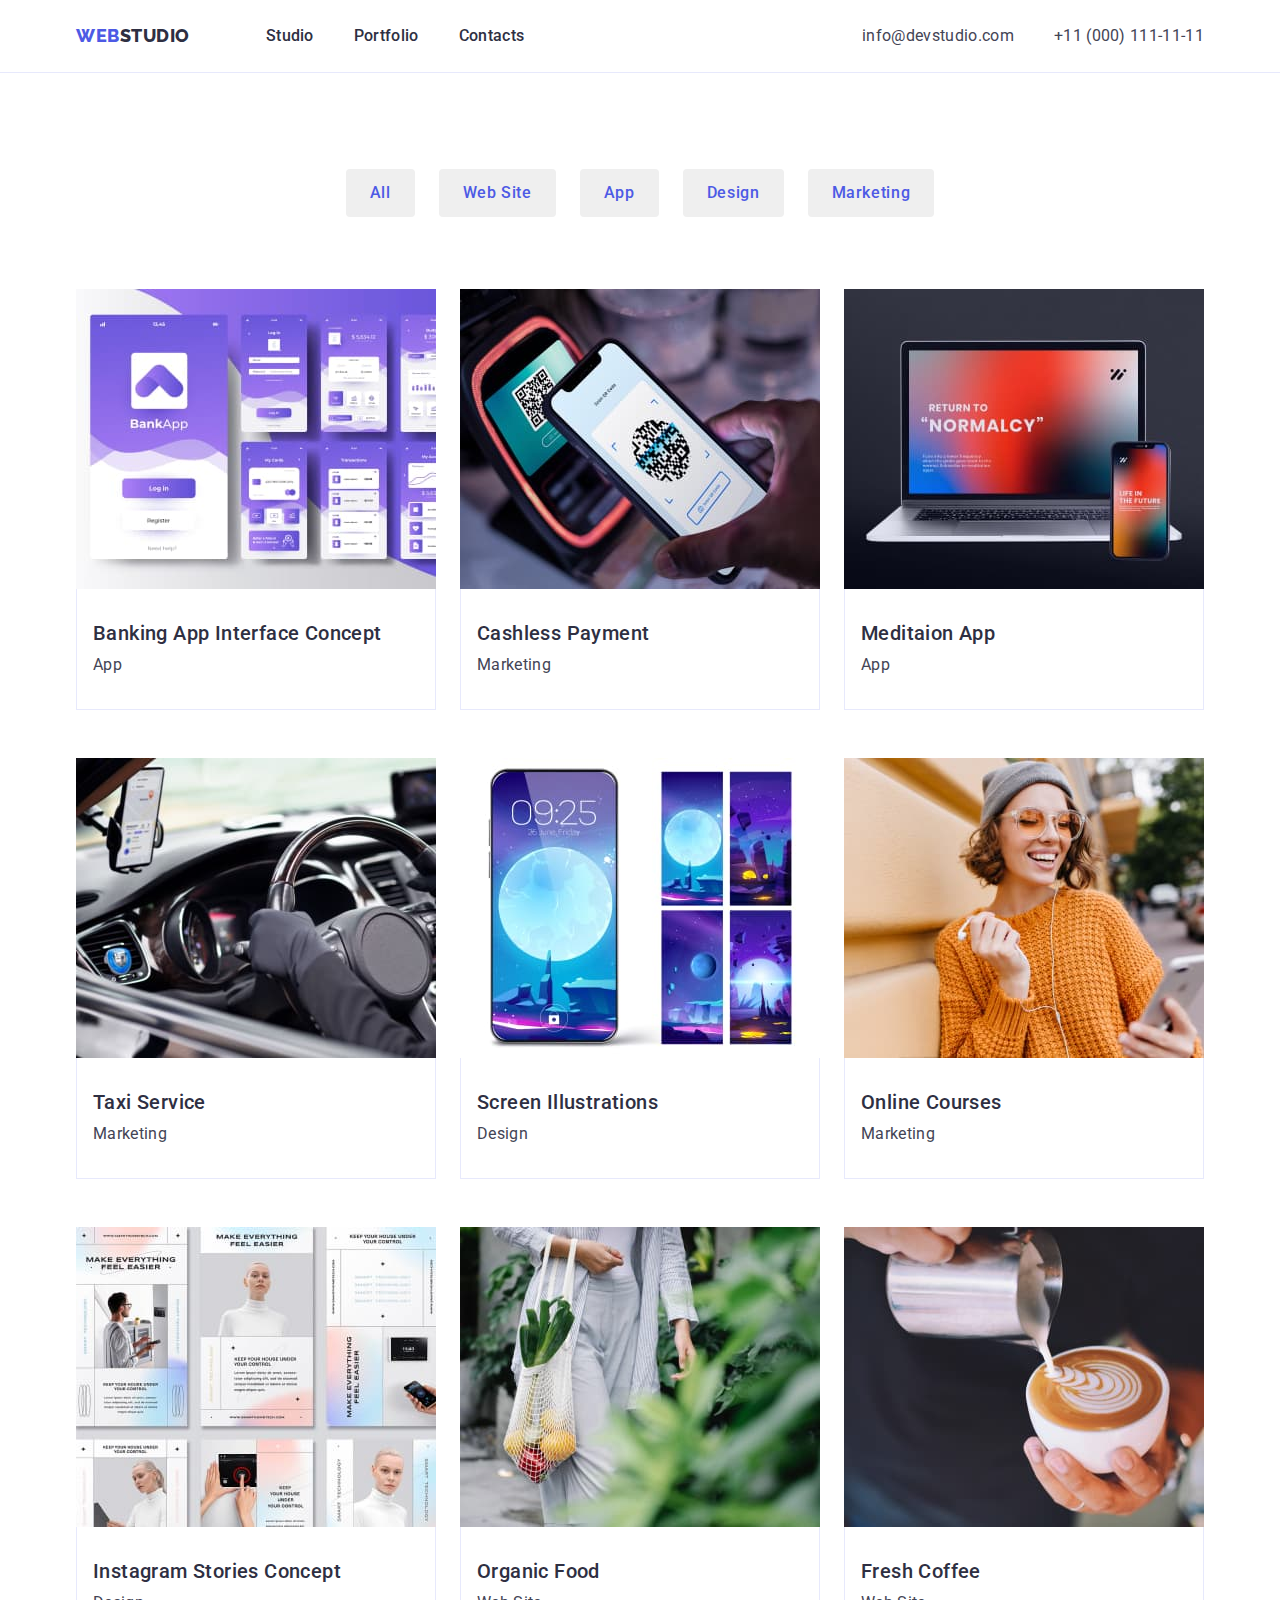
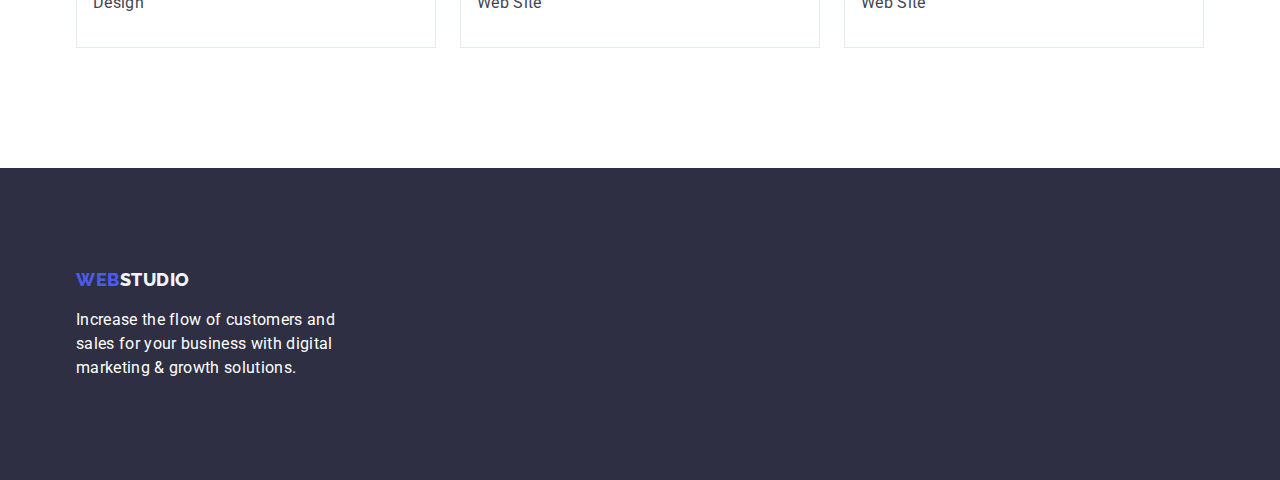
==== commit 19e457f9: "Markup+CSS 5" ====
--- a/portfolio.html
+++ b/portfolio.html
@@ -26,7 +26,7 @@
             ><span class="logo">WEB</span>STUDIO</a
           >
           <ul class="menu">
-            <li class="menu-item"><a class="menu-link" href="">Studio</a></li>
+            <li class="menu-item"><a class="menu-link" href="./index.html">Studio</a></li>
             <li class="menu-item">
               <a class="menu-link" href="./portfolio.html">Portfolio</a>
             </li>
@@ -73,10 +73,7 @@
               <button class="button-portfolio" type="button">Marketing</button>
             </li>
           </ul>
-        </div>
-
-        <!-- Works -->
-        <div class="container">
+           <!-- Works -->
           <ul class="application-list">
             <li class="application-item">
               <img src="./images/img-1.jpg" alt="bank application" />
@@ -107,7 +104,8 @@
             </li>
             <li class="application-item">
               <img src="./images/img-6.jpg" alt="education application" />
-              <div class="card"> <h2 class="secondary-title">Online Courses</h2>
+              <div class="card"> 
+              <h2 class="secondary-title">Online Courses</h2>
               <p>Marketing</p></div> 
             </li>
             <li class="application-item">
--- a/css/styles.css
+++ b/css/styles.css
@@ -38,8 +38,8 @@
     width: 1158px;
     margin-left: auto;
     margin-right: auto;
-    padding-right: auto;
-    padding-left: auto;  
+    padding-right: 15px;
+    padding-left: 15px;  
  }
  body {
      font-family: 'Roboto', sans-serif;
@@ -90,7 +90,6 @@
 font-weight: 500;
 line-height: 1.5;
 letter-spacing: 0.02em;
-color: var(--main-title-color);
 }
 .menu-item:not(:last-child){
  margin-right: 40px;
@@ -117,16 +116,19 @@
 line-height: 1.5;
 letter-spacing: 0.02em;
 color: var(--main-secondary-color);
-margin-left: auto; 
+ }
+
+ .email { 
 margin-right: 40px;
  }
+ 
 
 /* =============================HERO========================= */
 
 
 .hero {
 padding-top: 188px;
-padding-bottom: 292px;
+padding-bottom: 188px;
 background-color: var(--main-title-color); 
 }
    
@@ -193,9 +195,8 @@
 }
 
 .secondary-title-team {
-    margin-top: 32px;
-    margin-bottom: 8px; 
-    text-align: center;
+margin-top: 32px;
+text-align: center;
 }
 
 .secondary-title { 
@@ -207,12 +208,16 @@
 margin-bottom: 8px;
 }
 
+.secondary-title + p {
+line-height: 1.5;
+letter-spacing: 0.02em;
+}
+
 .secondary-title-team + p {
-line-height: 1.5;
-letter-spacing: 0.02em;
 text-align: center;
-margin-bottom: 32px;
-}
+}
+
+
 
 .works-item:not(:nth-child(3n)) {
 margin-right: 24px;
@@ -240,6 +245,7 @@
     0 2px 1px 0 rgba(46, 47, 66, 0.08), 
     0 1px 1px 0 rgba(46, 47, 66, 0.16), 
     0 1px 6px 0 rgba(46, 47, 66, 0.08);
+    padding-bottom: 32px;
 
 }
 .team-list {
@@ -284,6 +290,9 @@
 .menu-link:hover,
 .menu-link:focus {
 color: var(--secondary-accent-color);
+}
+.menu-link {
+    color: var(--main-title-color);
 }
 
 .button-main {
